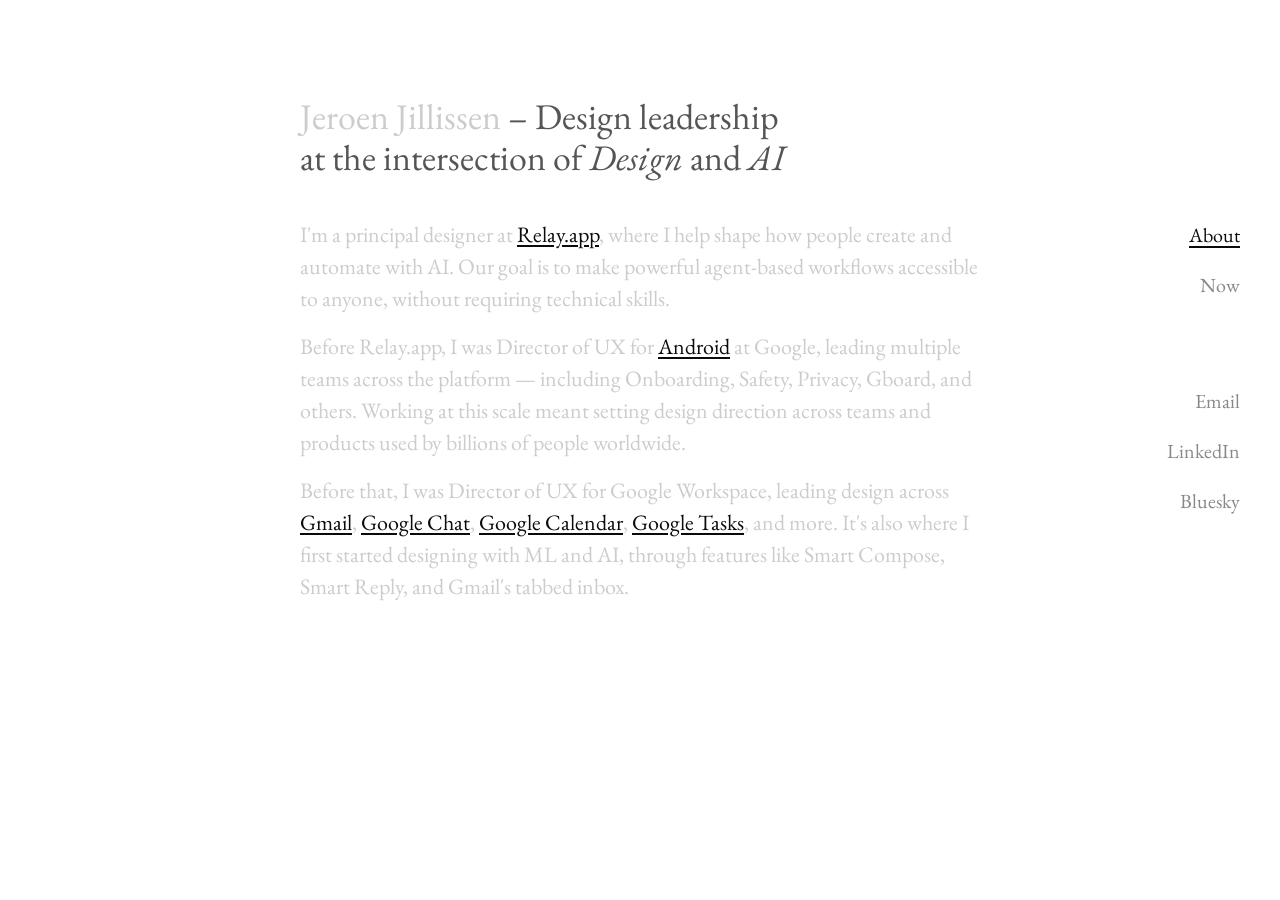
==== index.html @ 0ea15227 "Add SEO and GEO metadata - Meta descriptions on all pages - Open Graph tags (title, description, url" ====
<!DOCTYPE html>
<html lang="en">
<head>
  <meta charset="UTF-8" />
  <meta name="viewport" content="width=device-width, initial-scale=1.0" />
  <title>Jeroen Jillissen – Design leadership at the intersection of Design and AI</title>
  <meta name="description" content="Principal designer at Relay.app. Former Director of UX for Android and Google Workspace at Google. Design leadership at the intersection of design and AI." />
  <meta property="og:type" content="website" />
  <meta property="og:url" content="https://jeroenjillissen.com/" />
  <meta property="og:title" content="Jeroen Jillissen – Design leadership at the intersection of Design and AI" />
  <meta property="og:description" content="Principal designer at Relay.app. Former Director of UX for Android and Google Workspace at Google." />
  <link rel="canonical" href="https://jeroenjillissen.com/" />
  <link rel="preconnect" href="https://fonts.googleapis.com" />
  <link rel="preconnect" href="https://fonts.gstatic.com" crossorigin />
  <link href="https://fonts.googleapis.com/css2?family=Red+Hat+Display:wght@400;500&family=EB+Garamond:wght@400&display=swap" rel="stylesheet" />
  <link rel="stylesheet" href="style.css" />
  <script type="application/ld+json">
  {
    "@context": "https://schema.org",
    "@type": "Person",
    "name": "Jeroen Jillissen",
    "url": "https://jeroenjillissen.com",
    "jobTitle": "Principal Designer",
    "worksFor": {
      "@type": "Organization",
      "name": "Relay.app",
      "url": "https://relay.app"
    },
    "sameAs": [
      "https://www.linkedin.com/in/jeroenjillissen/",
      "https://bsky.app/profile/jillissen.com"
    ],
    "description": "Principal designer at Relay.app. Former Director of UX for Android and Google Workspace at Google. Design leadership at the intersection of design and AI."
  }
  </script>
</head>
<body>
  <div class="page">

    <nav id="site-nav"></nav>

    <section class="intro">
      <h1><span class="h1-name">Jeroen Jillissen</span> – Design leadership at the intersection of <i>Design</i> and <i>AI</i></h1>
      <p>I'm a principal designer at <a href="https://relay.app" target="_blank" rel="noopener" class="link-relay">Relay.app</a>, where I help shape how people create and automate with AI. Our goal is to make powerful agent-based workflows accessible to anyone, without requiring technical skills.
      </p>
      <p>
        Before Relay.app, I was Director of UX for <a href="https://android.com" target="_blank" rel="noopener" class="link-android">Android</a> at Google, leading multiple teams across the platform — including Onboarding, Safety, Privacy, Gboard, and others. Working at this scale meant setting design direction across teams and products used by billions of people worldwide.
      </p>
      <p>
        Before that, I was Director of UX for Google Workspace, leading design across <a href="https://mail.google.com" target="_blank" rel="noopener" class="link-gmail">Gmail</a>, <a href="https://chat.google.com" target="_blank" rel="noopener" class="link-chat">Google Chat</a>, <a href="https://calendar.google.com" target="_blank" rel="noopener" class="link-calendar">Google Calendar</a>, <a href="https://tasks.google.com" target="_blank" rel="noopener" class="link-tasks">Google Tasks</a>, and more. It's also where I first started designing with ML and AI, through features like Smart Compose, Smart Reply, and Gmail's tabbed inbox.
      </p>
    </section>

    <footer class="site-footer" id="site-footer"></footer>

  </div>

  <script src="./nav.js"></script>
</body>
</html>
---- style.css ----
*, *::before, *::after {
  box-sizing: border-box;
  margin: 0;
  padding: 0;
}

:root {
  --bg: #ffffff;
  --text: #0a0a0a;
  --muted: #cccccc;
  --divider: #e0e0e0;
}

@media (prefers-color-scheme: dark) {
  :root {
    --bg: #0a0a0a;
    --text: #f0f0f0;
    --muted: #cccccc;
    --divider: #2a2a2a;
  }
}

html {
  font-size: 16px;
  scroll-behavior: smooth;
}

body {
  background-color: var(--bg);
  color: var(--text);
  font-family: 'EB Garamond', Georgia, serif;
  line-height: 1.6;
  transition: background-color 0.2s, color 0.2s;
  overflow-x: clip;
}

/* ── Layout ── */

.page {
  max-width: 728px;
  margin: 0 auto;
  padding: 0 24px;
  width: 100%;
}

/* ── Nav ── */

nav {
  display: flex;
  justify-content: flex-start;
  gap: 24px;
  padding: 32px 0 0;
}

nav a {
  font-size: 20px;
  font-weight: 400;
  font-family: 'EB Garamond', Georgia, serif;
  color: #888888;
  text-decoration: none;
  letter-spacing: 0;
  transition: color 0.15s;
}

nav a:hover { color: var(--text); }
nav a.active { color: var(--text); text-decoration: underline; text-underline-offset: 4px; }

.nav-break { display: none; }
.nav-contact { display: none; }

@media (min-width: 1100px) {
  nav {
    position: fixed;
    top: 219px;
    right: 40px;
    flex-direction: column;
    align-items: flex-end;
    gap: 18px;
    padding: 0;
    z-index: 100;
  }

  .nav-break {
    display: block;
    height: 48px;
  }

  .nav-contact {
    display: block;
  }
}

/* ── Mobile contact footer ── */

.site-footer {
  display: block;
  padding: 32px 0 48px;
}

.site-footer a {
  font-size: 20px;
  font-weight: 400;
  font-family: 'EB Garamond', Georgia, serif;
  color: #888888;
  text-decoration: none;
  letter-spacing: 0;
  transition: color 0.15s;
}

.site-footer a:hover { color: var(--text); }

.footer-sep {
  font-size: 20px;
  font-family: 'EB Garamond', Georgia, serif;
  color: #888888;
  letter-spacing: 0;
}

@media (min-width: 1100px) {
  .site-footer { display: none; }
}


/* ── Heading color spans ── */

.h1-name { color: #cccccc; }
.h1-sub  { color: #555555; }

/* ── Intro ── */

.intro {
  padding: 96px 0;
}

.intro h1 {
  font-family: 'EB Garamond', Georgia, serif;
  font-size: 36px;
  font-weight: normal;
  line-height: 1.15;
  text-wrap: balance;
  margin-bottom: 4px;
  color: var(--text);
}

.intro h1:last-of-type {
  margin-bottom: 40px;
  color: #555555;
}

.intro p {
  font-size: 22px;
  color: var(--muted);
  line-height: 32px;
  font-weight: 400;
}

.intro p + p {
  margin-top: 16px;
}

.intro a {
  color: var(--text);
  text-decoration: underline;
  text-underline-offset: 3px;
}

.intro a:hover { color: var(--muted); }
.intro a.link-relay:hover    { color: #4461FF; }
.intro a.link-android:hover  { color: #3DDC84; }
.intro a.link-gmail:hover    { color: #EA4335; }
.intro a.link-calendar:hover { color: #4285F4; }
.intro a.link-chat:hover     { color: #34A853; }
.intro a.link-tasks:hover    { color: #1a73e8; }

/* ── Page header (notes, resume) ── */

.page-header {
  padding: 96px 0 40px;
}

.page-header h1 {
  font-family: 'EB Garamond', Georgia, serif;
  font-size: 36px;
  font-weight: normal;
  line-height: 1.15;
  text-wrap: balance;
  color: var(--text);
  margin-bottom: 0;
}

.page-intro {
  font-family: 'EB Garamond', Georgia, serif;
  font-size: 22px;
  color: var(--muted);
  line-height: 32px;
  margin-bottom: 48px;
}

/* ── Notes list ── */

.notes-year {
  margin-bottom: 56px;
}

.notes-year-header {
  display: flex;
  justify-content: space-between;
  align-items: baseline;
  margin-bottom: 4px;
}

.notes-year-label {
  font-family: 'EB Garamond', Georgia, serif;
  font-size: 18px;
  color: var(--text);
}

.notes-month-label {
  font-family: 'EB Garamond', Georgia, serif;
  font-size: 18px;
  color: var(--muted);
}

.notes-list {
  list-style: none;
  padding: 0;
}

.notes-list li {
  display: flex;
  align-items: baseline;
  padding: 9px 0;
}

.notes-list a {
  font-family: 'EB Garamond', Georgia, serif;
  font-size: 22px;
  color: var(--text);
  text-decoration: none;
  transition: color 0.15s;
  flex-shrink: 0;
}

.notes-list a:hover {
  color: var(--muted);
}

.note-leader {
  flex: 1;
  border-bottom: 1px dotted var(--muted);
  margin: 0 12px 5px;
  opacity: 0.4;
}

.note-day {
  font-family: 'EB Garamond', Georgia, serif;
  font-size: 22px;
  color: var(--muted);
  flex-shrink: 0;
}

/* ── Now page ── */

.now-body {
  padding-bottom: 96px;
}

.now-list {
  list-style: none;
  padding: 0;
  margin-bottom: 48px;
}

.now-list li {
  font-family: 'EB Garamond', Georgia, serif;
  font-size: 21px;
  color: var(--text);
  line-height: 32px;
  padding: 6px 0;
  padding-left: 28px;
  position: relative;
}

.now-list li::before {
  content: '—';
  position: absolute;
  left: 0;
  color: var(--muted);
}

.now-list a {
  color: var(--text);
  text-decoration: underline;
  text-underline-offset: 3px;
  transition: color 0.15s;
}

.now-list a:hover { color: var(--muted); }
.now-list a.link-relay:hover { color: #4461FF; }

.now-meta {
  font-size: 19px;
  font-family: 'EB Garamond', Georgia, serif;
  color: var(--muted);
  line-height: 1.6;
}

.now-meta a {
  color: var(--muted);
  text-decoration: underline;
  text-underline-offset: 3px;
  transition: color 0.15s;
}

.now-meta a:hover {
  color: var(--text);
}

@media (max-width: 520px) {
  .now-body {
    padding-bottom: 48px;
  }
}

/* ── Breakout ── */

.breakout {
  width: min(1000px, 100vw - 48px);
  margin-left: calc(50% - min(500px, (100vw - 48px) / 2));
}

/* ── Image placeholder ── */

.img-placeholder {
  width: 100%;
  aspect-ratio: 16 / 9;
  background-color: var(--divider);
  display: flex;
  align-items: center;
  justify-content: center;
  font-size: 0.75rem;
  color: var(--muted);
  letter-spacing: 0.06em;
  text-transform: uppercase;
}

.video-embed {
  width: 100%;
  aspect-ratio: 16 / 9;
}

/* ── Footer ── */

footer {
  padding: 48px 0 64px;
  font-size: 0.8125rem;
  color: var(--muted);
  display: flex;
  justify-content: space-between;
  align-items: center;
  flex-wrap: wrap;
  gap: 12px;
}

footer a {
  color: var(--muted);
  text-decoration: none;
  transition: color 0.15s;
}

footer a:hover {
  color: var(--text);
}

.footer-links {
  display: flex;
  gap: 20px;
}

/* ── Post ── */

.post {
  padding: 80px 0 96px;
}

.post-meta {
  font-size: 0.875rem;
  font-family: 'Red Hat Display', sans-serif;
  color: var(--muted);
  margin-bottom: 24px;
}

.post h1 {
  font-family: 'EB Garamond', Georgia, serif;
  font-size: 36px;
  font-weight: normal;
  line-height: 1.15;
  text-wrap: balance;
  color: var(--text);
  margin-bottom: 40px;
}

.post-body p {
  font-size: 21px;
  color: var(--muted);
  line-height: 32px;
}

.post-body p + p {
  margin-top: 20px;
}

.post-body a {
  color: var(--text);
  text-decoration: underline;
  text-underline-offset: 3px;
}

.post-body a:hover {
  color: var(--muted);
}

.post-back {
  display: inline-block;
  margin-top: 64px;
  font-size: 0.875rem;
  font-family: 'Red Hat Display', sans-serif;
  color: var(--muted);
  text-decoration: none;
  transition: color 0.15s;
}

.post-back:hover {
  color: var(--text);
}

/* ── Responsive ── */

@media (max-width: 520px) {
  .intro {
    padding: 48px 0;
  }

  .notes-list li {
    flex-direction: column;
    gap: 4px;
  }

  .page-header {
    padding: 48px 0 24px;
  }
}
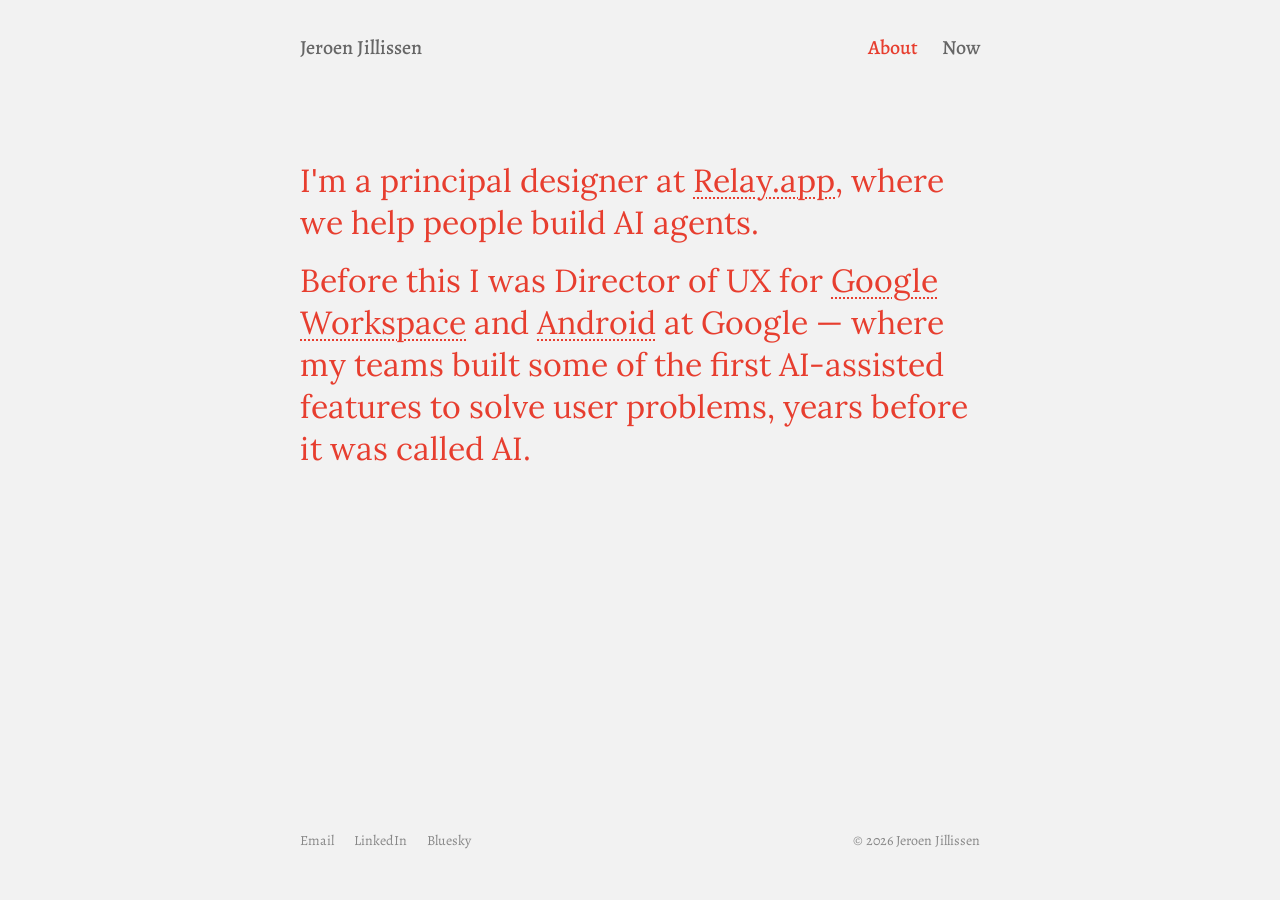
==== commit 89c59d11: "Redesign with new typography, colors, and inline nav - Font stack: Lora (headings), Alegreya (body) " ====
--- a/index.html
+++ b/index.html
@@ -3,17 +3,13 @@
 <head>
   <meta charset="UTF-8" />
   <meta name="viewport" content="width=device-width, initial-scale=1.0" />
-  <title>Jeroen Jillissen – Design leadership at the intersection of Design and AI</title>
-  <meta name="description" content="Principal designer at Relay.app. Former Director of UX for Android and Google Workspace at Google. Design leadership at the intersection of design and AI." />
+  <title>Jeroen Jillissen</title>
+  <meta name="description" content="Principal designer at Relay.app. Former Director of UX for Android and Google Workspace at Google." />
   <meta property="og:type" content="website" />
   <meta property="og:url" content="https://jeroenjillissen.com/" />
-  <meta property="og:title" content="Jeroen Jillissen – Design leadership at the intersection of Design and AI" />
+  <meta property="og:title" content="Jeroen Jillissen" />
   <meta property="og:description" content="Principal designer at Relay.app. Former Director of UX for Android and Google Workspace at Google." />
   <link rel="canonical" href="https://jeroenjillissen.com/" />
-  <link rel="preconnect" href="https://fonts.googleapis.com" />
-  <link rel="preconnect" href="https://fonts.gstatic.com" crossorigin />
-  <link href="https://fonts.googleapis.com/css2?family=Red+Hat+Display:wght@400;500&family=EB+Garamond:wght@400&display=swap" rel="stylesheet" />
-  <link rel="stylesheet" href="style.css" />
   <script type="application/ld+json">
   {
     "@context": "https://schema.org",
@@ -21,40 +17,53 @@
     "name": "Jeroen Jillissen",
     "url": "https://jeroenjillissen.com",
     "jobTitle": "Principal Designer",
-    "worksFor": {
-      "@type": "Organization",
-      "name": "Relay.app",
-      "url": "https://relay.app"
-    },
-    "sameAs": [
-      "https://www.linkedin.com/in/jeroenjillissen/",
-      "https://bsky.app/profile/jillissen.com"
-    ],
-    "description": "Principal designer at Relay.app. Former Director of UX for Android and Google Workspace at Google. Design leadership at the intersection of design and AI."
+    "worksFor": { "@type": "Organization", "name": "Relay.app", "url": "https://relay.app" },
+    "sameAs": ["https://www.linkedin.com/in/jeroenjillissen/", "https://bsky.app/profile/jillissen.com"],
+    "description": "Principal designer at Relay.app. Former Director of UX for Android and Google Workspace at Google."
   }
   </script>
+  <link rel="preconnect" href="https://fonts.googleapis.com" />
+  <link rel="preconnect" href="https://fonts.gstatic.com" crossorigin />
+  <link href="https://fonts.googleapis.com/css2?family=Red+Hat+Display:wght@400;500&family=EB+Garamond:wght@400&family=Lora:wght@400;500&family=Alegreya:wght@400;500&display=swap" rel="stylesheet" />
+  <link href="https://api.fontshare.com/v2/css?f[]=satoshi@300,400,500&display=swap" rel="stylesheet" />
+  <link rel="stylesheet" href="style.css" />
+  <link rel="alternate" type="application/rss+xml" title="Jeroen Jillissen – Notes" href="/feed.xml" />
 </head>
-<body>
+<body class="home">
   <div class="page">
 
-    <nav id="site-nav"></nav>
+    <nav>
+      <a href="./" class="nav-name">Jeroen Jillissen</a>
+      <div class="nav-links">
+        <a href="./" class="active">About</a>
+        <a href="./now">Now</a>
+      </div>
+    </nav>
 
     <section class="intro">
-      <h1><span class="h1-name">Jeroen Jillissen</span> – Design leadership at the intersection of <i>Design</i> and <i>AI</i></h1>
-      <p>I'm a principal designer at <a href="https://relay.app" target="_blank" rel="noopener" class="link-relay">Relay.app</a>, where I help shape how people create and automate with AI. Our goal is to make powerful agent-based workflows accessible to anyone, without requiring technical skills.
+      <p>I'm a principal designer at <a href="https://relay.app" target="_blank" rel="noopener" class="link-relay">Relay.app</a>, where we help people build AI agents.
       </p>
       <p>
-        Before Relay.app, I was Director of UX for <a href="https://android.com" target="_blank" rel="noopener" class="link-android">Android</a> at Google, leading multiple teams across the platform — including Onboarding, Safety, Privacy, Gboard, and others. Working at this scale meant setting design direction across teams and products used by billions of people worldwide.
-      </p>
-      <p>
-        Before that, I was Director of UX for Google Workspace, leading design across <a href="https://mail.google.com" target="_blank" rel="noopener" class="link-gmail">Gmail</a>, <a href="https://chat.google.com" target="_blank" rel="noopener" class="link-chat">Google Chat</a>, <a href="https://calendar.google.com" target="_blank" rel="noopener" class="link-calendar">Google Calendar</a>, <a href="https://tasks.google.com" target="_blank" rel="noopener" class="link-tasks">Google Tasks</a>, and more. It's also where I first started designing with ML and AI, through features like Smart Compose, Smart Reply, and Gmail's tabbed inbox.
+        Before this I was Director of UX for <a href="https://workspace.google.com" target="_blank" rel="noopener" class="link-gmail">Google Workspace</a> and <a href="https://android.com" target="_blank" rel="noopener" class="link-android">Android</a> at Google — where my teams built some of the first AI-assisted features to solve user problems, years before it was called AI.
       </p>
     </section>
 
-    <footer class="site-footer" id="site-footer"></footer>
+    <footer class="site-footer">
+      <div class="footer-links">
+        <a id="footer-email" href="#">Email</a>
+        <a href="https://www.linkedin.com/in/jeroenjillissen/" target="_blank" rel="noopener">LinkedIn</a>
+        <a href="https://bsky.app/profile/jillissen.com" target="_blank" rel="noopener">Bluesky</a>
+      </div>
+      <span class="footer-copy">&copy; 2026 Jeroen Jillissen</span>
+    </footer>
 
   </div>
 
-  <script src="./nav.js"></script>
+  <script>
+    (function() {
+      var u = 'jeroen', d = 'jillissen.com';
+      document.getElementById('footer-email').href = 'mailto:' + u + '@' + d;
+    })();
+  </script>
 </body>
 </html>
--- a/style.css
+++ b/style.css
@@ -5,19 +5,10 @@
 }
 
 :root {
-  --bg: #ffffff;
-  --text: #0a0a0a;
-  --muted: #cccccc;
-  --divider: #e0e0e0;
-}
-
-@media (prefers-color-scheme: dark) {
-  :root {
-    --bg: #0a0a0a;
-    --text: #f0f0f0;
-    --muted: #cccccc;
-    --divider: #2a2a2a;
-  }
+  --bg: #F2F2F2;
+  --text: #1a1a1a;
+  --muted: #888888;
+  --divider: #d8d8d8;
 }
 
 html {
@@ -28,10 +19,19 @@
 body {
   background-color: var(--bg);
   color: var(--text);
-  font-family: 'EB Garamond', Georgia, serif;
+  font-family: 'Alegreya', serif;
   line-height: 1.6;
   transition: background-color 0.2s, color 0.2s;
   overflow-x: clip;
+  min-height: 100vh;
+  display: flex;
+  flex-direction: column;
+}
+
+.page {
+  flex: 1;
+  display: flex;
+  flex-direction: column;
 }
 
 /* ── Layout ── */
@@ -47,42 +47,48 @@
 
 nav {
   display: flex;
-  justify-content: flex-start;
+  justify-content: space-between;
+  align-items: center;
   gap: 24px;
   padding: 32px 0 0;
 }
 
+.nav-name {
+  font-size: 20px;
+  font-weight: 500;
+  font-family: 'Alegreya', serif;
+  color: #666666;
+  text-decoration: none;
+  transition: color 0.15s;
+}
+
+.nav-name:hover { color: var(--muted); }
+
+.nav-links {
+  display: flex;
+  gap: 24px;
+  align-items: center;
+}
+
 nav a {
   font-size: 20px;
-  font-weight: 400;
-  font-family: 'EB Garamond', Georgia, serif;
-  color: #888888;
-  text-decoration: none;
-  letter-spacing: 0;
+  font-weight: 500;
+  font-family: 'Alegreya', serif;
+  color: #666666;
+  text-decoration: none;
   transition: color 0.15s;
 }
 
 nav a:hover { color: var(--text); }
-nav a.active { color: var(--text); text-decoration: underline; text-underline-offset: 4px; }
+nav a.active { color: #E73E2F; }
 
 .nav-break { display: none; }
 .nav-contact { display: none; }
 
-@media (min-width: 1100px) {
-  nav {
-    position: fixed;
-    top: 219px;
-    right: 40px;
-    flex-direction: column;
-    align-items: flex-end;
-    gap: 18px;
-    padding: 0;
-    z-index: 100;
-  }
-
+@media (min-width: 900px) {
   .nav-break {
     display: block;
-    height: 48px;
+    width: 32px;
   }
 
   .nav-contact {
@@ -93,38 +99,40 @@
 /* ── Mobile contact footer ── */
 
 .site-footer {
-  display: block;
+  display: flex;
+  justify-content: space-between;
+  align-items: center;
+  gap: 20px;
   padding: 32px 0 48px;
+  margin-top: auto;
 }
 
 .site-footer a {
-  font-size: 20px;
-  font-weight: 400;
-  font-family: 'EB Garamond', Georgia, serif;
-  color: #888888;
-  text-decoration: none;
-  letter-spacing: 0;
+  font-size: 0.875rem;
+  font-family: 'Alegreya', serif;
+  color: var(--muted);
+  text-decoration: none;
   transition: color 0.15s;
 }
 
 .site-footer a:hover { color: var(--text); }
 
-.footer-sep {
-  font-size: 20px;
-  font-family: 'EB Garamond', Georgia, serif;
-  color: #888888;
-  letter-spacing: 0;
-}
-
-@media (min-width: 1100px) {
-  .site-footer { display: none; }
-}
+.footer-links {
+  display: flex;
+  gap: 20px;
+}
+
+.footer-copy {
+  font-size: 0.875rem;
+  font-family: 'Alegreya', serif;
+  color: var(--muted);
+}
+
 
 
 /* ── Heading color spans ── */
 
-.h1-name { color: #cccccc; }
-.h1-sub  { color: #555555; }
+.h1-name { color: #E73E2F; }
 
 /* ── Intro ── */
 
@@ -133,67 +141,73 @@
 }
 
 .intro h1 {
-  font-family: 'EB Garamond', Georgia, serif;
+  font-family: 'Lora', serif;
+  font-size: 48px;
+  font-weight: 400;
+  line-height: 1.05;
+  letter-spacing: -1px;
+  text-wrap: balance;
+  margin-bottom: 40px;
+  color: #555555;
+}
+
+.intro-role {
+  font-family: 'Red Hat Display', sans-serif;
+  font-size: 0.75rem;
+  font-weight: 500;
+  letter-spacing: 0.1em;
+  text-transform: uppercase;
+  color: var(--muted);
+  margin-bottom: 40px;
+}
+
+.intro p {
+  font-family: 'Lora', serif;
+  font-size: 32px;
+  color: #E73E2F;
+  line-height: 42px;
+  font-weight: 400;
+}
+
+.intro p + p {
+  margin-top: 16px;
+}
+
+.intro a,
+.post-body a,
+.project-desc a {
+  color: #E73E2F;
+  text-decoration: underline dotted #E73E2F;
+  text-decoration-thickness: 2px;
+  text-underline-offset: 5px;
+}
+
+.intro a:hover,
+.post-body a:hover,
+.project-desc a:hover {
+  text-decoration-style: solid;
+}
+
+/* ── Page header (notes, resume) ── */
+
+.page-header {
+  padding: 96px 0 48px;
+}
+
+.page-header h1 {
+  font-family: 'Satoshi', sans-serif;
   font-size: 36px;
   font-weight: normal;
   line-height: 1.15;
   text-wrap: balance;
-  margin-bottom: 4px;
-  color: var(--text);
-}
-
-.intro h1:last-of-type {
+  color: var(--text);
   margin-bottom: 40px;
-  color: #555555;
-}
-
-.intro p {
+}
+
+.page-header p {
   font-size: 22px;
   color: var(--muted);
   line-height: 32px;
-  font-weight: 400;
-}
-
-.intro p + p {
-  margin-top: 16px;
-}
-
-.intro a {
-  color: var(--text);
-  text-decoration: underline;
-  text-underline-offset: 3px;
-}
-
-.intro a:hover { color: var(--muted); }
-.intro a.link-relay:hover    { color: #4461FF; }
-.intro a.link-android:hover  { color: #3DDC84; }
-.intro a.link-gmail:hover    { color: #EA4335; }
-.intro a.link-calendar:hover { color: #4285F4; }
-.intro a.link-chat:hover     { color: #34A853; }
-.intro a.link-tasks:hover    { color: #1a73e8; }
-
-/* ── Page header (notes, resume) ── */
-
-.page-header {
-  padding: 96px 0 40px;
-}
-
-.page-header h1 {
-  font-family: 'EB Garamond', Georgia, serif;
-  font-size: 36px;
-  font-weight: normal;
-  line-height: 1.15;
-  text-wrap: balance;
-  color: var(--text);
-  margin-bottom: 0;
-}
-
-.page-intro {
-  font-family: 'EB Garamond', Georgia, serif;
-  font-size: 22px;
-  color: var(--muted);
-  line-height: 32px;
-  margin-bottom: 48px;
 }
 
 /* ── Notes list ── */
@@ -210,13 +224,13 @@
 }
 
 .notes-year-label {
-  font-family: 'EB Garamond', Georgia, serif;
+  font-family: 'Satoshi', sans-serif;
   font-size: 18px;
   color: var(--text);
 }
 
 .notes-month-label {
-  font-family: 'EB Garamond', Georgia, serif;
+  font-family: 'Satoshi', sans-serif;
   font-size: 18px;
   color: var(--muted);
 }
@@ -233,7 +247,7 @@
 }
 
 .notes-list a {
-  font-family: 'EB Garamond', Georgia, serif;
+  font-family: 'Satoshi', sans-serif;
   font-size: 22px;
   color: var(--text);
   text-decoration: none;
@@ -253,73 +267,10 @@
 }
 
 .note-day {
-  font-family: 'EB Garamond', Georgia, serif;
+  font-family: 'Satoshi', sans-serif;
   font-size: 22px;
   color: var(--muted);
   flex-shrink: 0;
-}
-
-/* ── Now page ── */
-
-.now-body {
-  padding-bottom: 96px;
-}
-
-.now-list {
-  list-style: none;
-  padding: 0;
-  margin-bottom: 48px;
-}
-
-.now-list li {
-  font-family: 'EB Garamond', Georgia, serif;
-  font-size: 21px;
-  color: var(--text);
-  line-height: 32px;
-  padding: 6px 0;
-  padding-left: 28px;
-  position: relative;
-}
-
-.now-list li::before {
-  content: '—';
-  position: absolute;
-  left: 0;
-  color: var(--muted);
-}
-
-.now-list a {
-  color: var(--text);
-  text-decoration: underline;
-  text-underline-offset: 3px;
-  transition: color 0.15s;
-}
-
-.now-list a:hover { color: var(--muted); }
-.now-list a.link-relay:hover { color: #4461FF; }
-
-.now-meta {
-  font-size: 19px;
-  font-family: 'EB Garamond', Georgia, serif;
-  color: var(--muted);
-  line-height: 1.6;
-}
-
-.now-meta a {
-  color: var(--muted);
-  text-decoration: underline;
-  text-underline-offset: 3px;
-  transition: color 0.15s;
-}
-
-.now-meta a:hover {
-  color: var(--text);
-}
-
-@media (max-width: 520px) {
-  .now-body {
-    padding-bottom: 48px;
-  }
 }
 
 /* ── Breakout ── */
@@ -391,18 +342,18 @@
 }
 
 .post h1 {
-  font-family: 'EB Garamond', Georgia, serif;
-  font-size: 36px;
-  font-weight: normal;
-  line-height: 1.15;
+  font-family: 'Lora', serif;
+  font-size: 32px;
+  font-weight: 400;
+  line-height: 42px;
   text-wrap: balance;
-  color: var(--text);
+  color: #E73E2F;
   margin-bottom: 40px;
 }
 
 .post-body p {
   font-size: 21px;
-  color: var(--muted);
+  color: #666666;
   line-height: 32px;
 }
 
@@ -410,10 +361,42 @@
   margin-top: 20px;
 }
 
+.post-body ul {
+  margin-top: 16px;
+  padding-left: 1.4em;
+}
+
+.post-body ul li {
+  font-size: 21px;
+  color: #666666;
+  line-height: 1.6;
+  margin-bottom: 8px;
+}
+
+.post-updated {
+  font-size: 15px !important;
+  color: var(--muted) !important;
+  margin-top: 48px !important;
+  line-height: 1.6 !important;
+}
+
+.post-body .post-updated a {
+  font-size: 15px;
+  color: var(--muted);
+  text-decoration: underline dotted var(--muted);
+  text-decoration-thickness: 1px;
+  text-underline-offset: 5px;
+}
+
+.post-body .post-updated a:hover {
+  text-decoration-style: solid;
+  color: var(--text);
+}
+
 .post-body a {
   color: var(--text);
   text-decoration: underline;
-  text-underline-offset: 3px;
+  text-underline-offset: 5px;
 }
 
 .post-body a:hover {
@@ -438,7 +421,7 @@
 
 @media (max-width: 520px) {
   .intro {
-    padding: 48px 0;
+    padding: 32px 0;
   }
 
   .notes-list li {
@@ -447,6 +430,6 @@
   }
 
   .page-header {
-    padding: 48px 0 24px;
+    padding: 56px 0 32px;
   }
 }
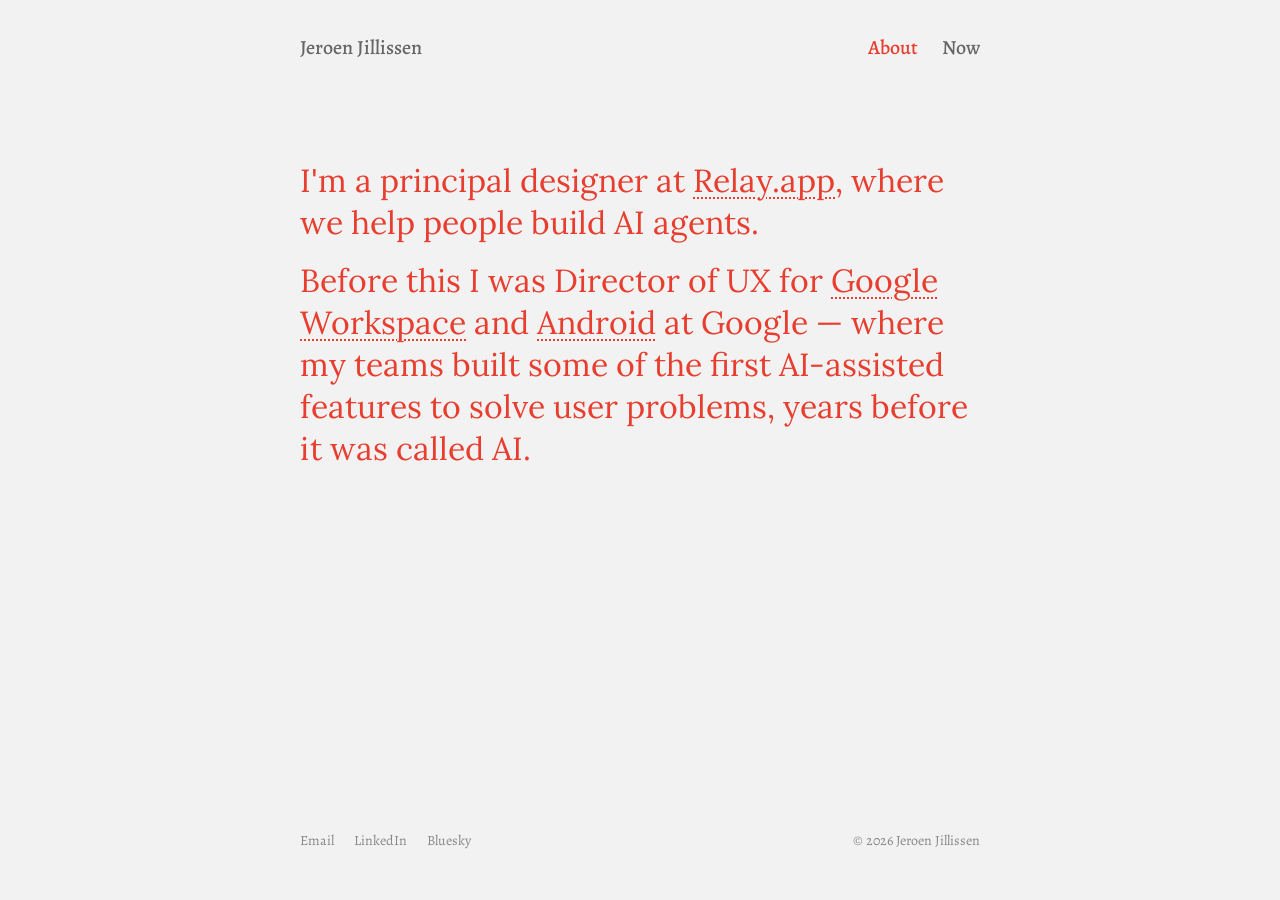
==== commit 67058c99: "Add Cloudflare Web Analytics beacon script" ====
--- a/index.html
+++ b/index.html
@@ -28,19 +28,21 @@
   <link href="https://api.fontshare.com/v2/css?f[]=satoshi@300,400,500&display=swap" rel="stylesheet" />
   <link rel="stylesheet" href="style.css" />
   <link rel="alternate" type="application/rss+xml" title="Jeroen Jillissen – Notes" href="/feed.xml" />
+  <!-- Cloudflare Web Analytics --><script defer src='https://static.cloudflareinsights.com/beacon.min.js' data-cf-beacon='{"token": "9c2ec4d5d5f8483cac93712bd83a8f84"}'></script><!-- End Cloudflare Web Analytics -->
 </head>
 <body class="home">
+  <a href="#main" class="skip-link">Skip to content</a>
   <div class="page">
 
-    <nav>
+    <nav aria-label="Main navigation">
       <a href="./" class="nav-name">Jeroen Jillissen</a>
       <div class="nav-links">
-        <a href="./" class="active">About</a>
+        <a href="./" class="active" aria-current="page">About</a>
         <a href="./now">Now</a>
       </div>
     </nav>
 
-    <section class="intro">
+    <section class="intro" id="main">
       <p>I'm a principal designer at <a href="https://relay.app" target="_blank" rel="noopener" class="link-relay">Relay.app</a>, where we help people build AI agents.
       </p>
       <p>
--- a/style.css
+++ b/style.css
@@ -2,6 +2,32 @@
   box-sizing: border-box;
   margin: 0;
   padding: 0;
+}
+
+/* ── Skip link ── */
+
+.skip-link {
+  position: absolute;
+  left: -9999px;
+  top: 8px;
+  padding: 8px 16px;
+  background: var(--text);
+  color: var(--bg);
+  font-family: 'Alegreya', serif;
+  font-size: 1rem;
+  text-decoration: none;
+  z-index: 9999;
+  border-radius: 4px;
+}
+
+.skip-link:focus { left: 16px; }
+
+/* ── Focus styles ── */
+
+:focus-visible {
+  outline: 2px solid #E73E2F;
+  outline-offset: 3px;
+  border-radius: 2px;
 }
 
 :root {
@@ -57,12 +83,17 @@
   font-size: 20px;
   font-weight: 500;
   font-family: 'Alegreya', serif;
-  color: #666666;
-  text-decoration: none;
-  transition: color 0.15s;
-}
-
-.nav-name:hover { color: var(--muted); }
+  text-decoration: none;
+  background: linear-gradient(to right, #E73E2F 50%, #666666 50%);
+  background-size: 200% 100%;
+  background-position: right;
+  -webkit-background-clip: text;
+  -webkit-text-fill-color: transparent;
+  background-clip: text;
+  transition: background-position 0.2s ease;
+}
+
+.nav-name:hover { background-position: left; }
 
 .nav-links {
   display: flex;
@@ -74,13 +105,21 @@
   font-size: 20px;
   font-weight: 500;
   font-family: 'Alegreya', serif;
-  color: #666666;
-  text-decoration: none;
-  transition: color 0.15s;
-}
-
-nav a:hover { color: var(--text); }
-nav a.active { color: #E73E2F; }
+  text-decoration: none;
+}
+
+.nav-links a {
+  background: linear-gradient(to right, #E73E2F 50%, #666666 50%);
+  background-size: 200% 100%;
+  background-position: right;
+  -webkit-background-clip: text;
+  -webkit-text-fill-color: transparent;
+  background-clip: text;
+  transition: background-position 0.2s ease;
+}
+
+.nav-links a:hover { background-position: left; }
+.nav-links a.active { background-position: left; }
 
 .nav-break { display: none; }
 .nav-contact { display: none; }
@@ -331,7 +370,7 @@
 /* ── Post ── */
 
 .post {
-  padding: 80px 0 96px;
+  padding: 96px 0 96px;
 }
 
 .post-meta {
@@ -420,10 +459,6 @@
 /* ── Responsive ── */
 
 @media (max-width: 520px) {
-  .intro {
-    padding: 32px 0;
-  }
-
   .notes-list li {
     flex-direction: column;
     gap: 4px;
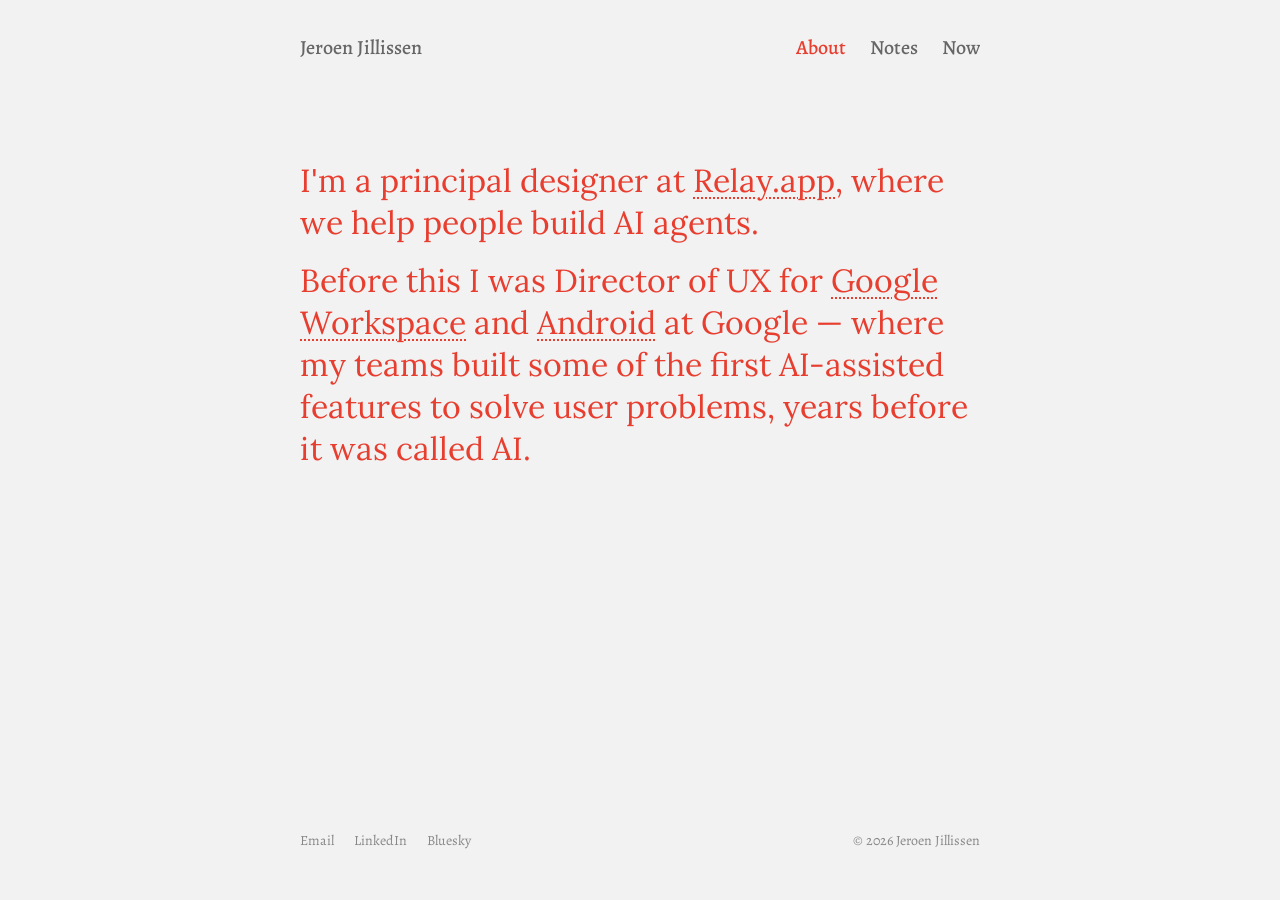
==== commit 20700330: "Add notes section and RSS feed - Add /notes/ with first post: Building a place that's mine - Add fee" ====
--- a/index.html
+++ b/index.html
@@ -3,12 +3,13 @@
 <head>
   <meta charset="UTF-8" />
   <meta name="viewport" content="width=device-width, initial-scale=1.0" />
-  <title>Jeroen Jillissen</title>
-  <meta name="description" content="Principal designer at Relay.app. Former Director of UX for Android and Google Workspace at Google." />
+  <title>Jeroen Jillissen – Design & AI</title>
+  <meta name="description" content="Principal designer at Relay.app, helping people build AI agents. Former Director of UX for Android and Google Workspace at Google." />
   <meta property="og:type" content="website" />
   <meta property="og:url" content="https://jeroenjillissen.com/" />
-  <meta property="og:title" content="Jeroen Jillissen" />
-  <meta property="og:description" content="Principal designer at Relay.app. Former Director of UX for Android and Google Workspace at Google." />
+  <meta property="og:site_name" content="Jeroen Jillissen" />
+  <meta property="og:title" content="Jeroen Jillissen – Design & AI" />
+  <meta property="og:description" content="Principal designer at Relay.app, helping people build AI agents. Former Director of UX for Android and Google Workspace at Google." />
   <link rel="canonical" href="https://jeroenjillissen.com/" />
   <script type="application/ld+json">
   {
@@ -19,7 +20,7 @@
     "jobTitle": "Principal Designer",
     "worksFor": { "@type": "Organization", "name": "Relay.app", "url": "https://relay.app" },
     "sameAs": ["https://www.linkedin.com/in/jeroenjillissen/", "https://bsky.app/profile/jillissen.com"],
-    "description": "Principal designer at Relay.app. Former Director of UX for Android and Google Workspace at Google."
+    "description": "Principal designer at Relay.app, helping people build AI agents. Former Director of UX for Android and Google Workspace at Google."
   }
   </script>
   <link rel="preconnect" href="https://fonts.googleapis.com" />
@@ -38,6 +39,7 @@
       <a href="./" class="nav-name">Jeroen Jillissen</a>
       <div class="nav-links">
         <a href="./" class="active" aria-current="page">About</a>
+        <a href="./notes/">Notes</a>
         <a href="./now">Now</a>
       </div>
     </nav>
--- a/style.css
+++ b/style.css
@@ -251,6 +251,13 @@
 
 /* ── Notes list ── */
 
+.notes-heading {
+  font-family: 'Alegreya', serif;
+  font-size: 24px;
+  color: var(--text);
+  margin-bottom: 24px;
+}
+
 .notes-year {
   margin-bottom: 56px;
 }
@@ -263,14 +270,14 @@
 }
 
 .notes-year-label {
-  font-family: 'Satoshi', sans-serif;
-  font-size: 18px;
-  color: var(--text);
+  font-family: 'Alegreya', serif;
+  font-size: 22px;
+  color: var(--muted);
 }
 
 .notes-month-label {
-  font-family: 'Satoshi', sans-serif;
-  font-size: 18px;
+  font-family: 'Alegreya', serif;
+  font-size: 22px;
   color: var(--muted);
 }
 
@@ -283,19 +290,27 @@
   display: flex;
   align-items: baseline;
   padding: 9px 0;
+  position: relative;
 }
 
 .notes-list a {
-  font-family: 'Satoshi', sans-serif;
-  font-size: 22px;
-  color: var(--text);
+  font-family: 'Alegreya', serif;
+  font-size: 22px;
+  color: #666666;
   text-decoration: none;
   transition: color 0.15s;
   flex-shrink: 0;
 }
 
-.notes-list a:hover {
-  color: var(--muted);
+.notes-list a::after {
+  content: '';
+  position: absolute;
+  inset: 0;
+}
+
+.notes-list li:hover a,
+.notes-list li:hover .note-day {
+  color: #E73E2F;
 }
 
 .note-leader {
@@ -306,9 +321,9 @@
 }
 
 .note-day {
-  font-family: 'Satoshi', sans-serif;
-  font-size: 22px;
-  color: var(--muted);
+  font-family: 'Alegreya', serif;
+  font-size: 22px;
+  color: #666666;
   flex-shrink: 0;
 }
 
@@ -377,7 +392,8 @@
   font-size: 0.875rem;
   font-family: 'Red Hat Display', sans-serif;
   color: var(--muted);
-  margin-bottom: 24px;
+  margin-top: 8px;
+  margin-bottom: 32px;
 }
 
 .post h1 {
@@ -391,7 +407,7 @@
 }
 
 .post-body p {
-  font-size: 21px;
+  font-size: 22px;
   color: #666666;
   line-height: 32px;
 }
@@ -406,7 +422,7 @@
 }
 
 .post-body ul li {
-  font-size: 21px;
+  font-size: 22px;
   color: #666666;
   line-height: 1.6;
   margin-bottom: 8px;
@@ -459,6 +475,10 @@
 /* ── Responsive ── */
 
 @media (max-width: 520px) {
+  .intro {
+    padding: 32px 0;
+  }
+
   .notes-list li {
     flex-direction: column;
     gap: 4px;
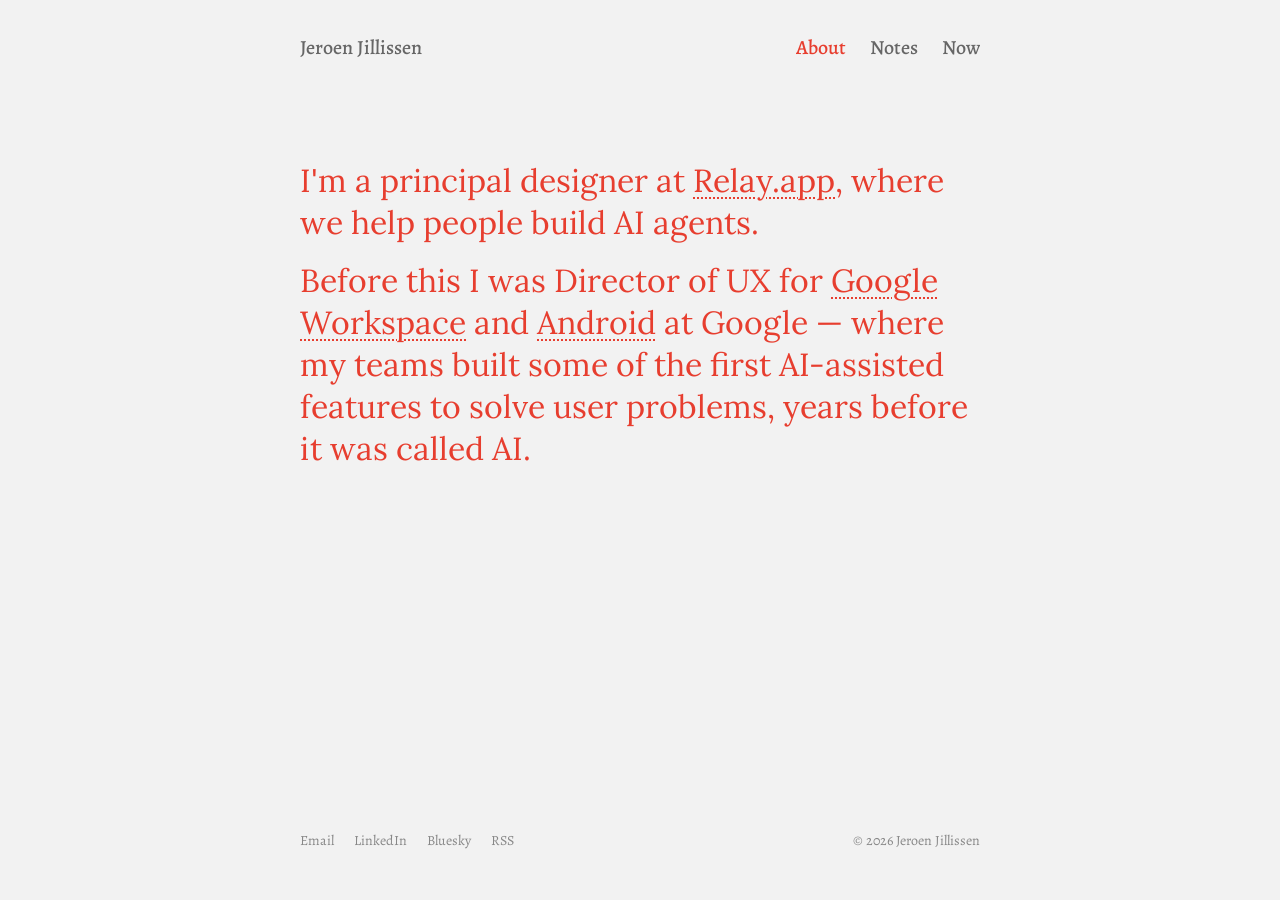
==== commit 759d5786: "Add Notes nav link and RSS footer link to all pages Co-Authored-By: Claude Sonnet 4.6 <noreply@anthr" ====
--- a/index.html
+++ b/index.html
@@ -57,6 +57,7 @@
         <a id="footer-email" href="#">Email</a>
         <a href="https://www.linkedin.com/in/jeroenjillissen/" target="_blank" rel="noopener">LinkedIn</a>
         <a href="https://bsky.app/profile/jillissen.com" target="_blank" rel="noopener">Bluesky</a>
+        <a href="/feed.xml">RSS</a>
       </div>
       <span class="footer-copy">&copy; 2026 Jeroen Jillissen</span>
     </footer>
